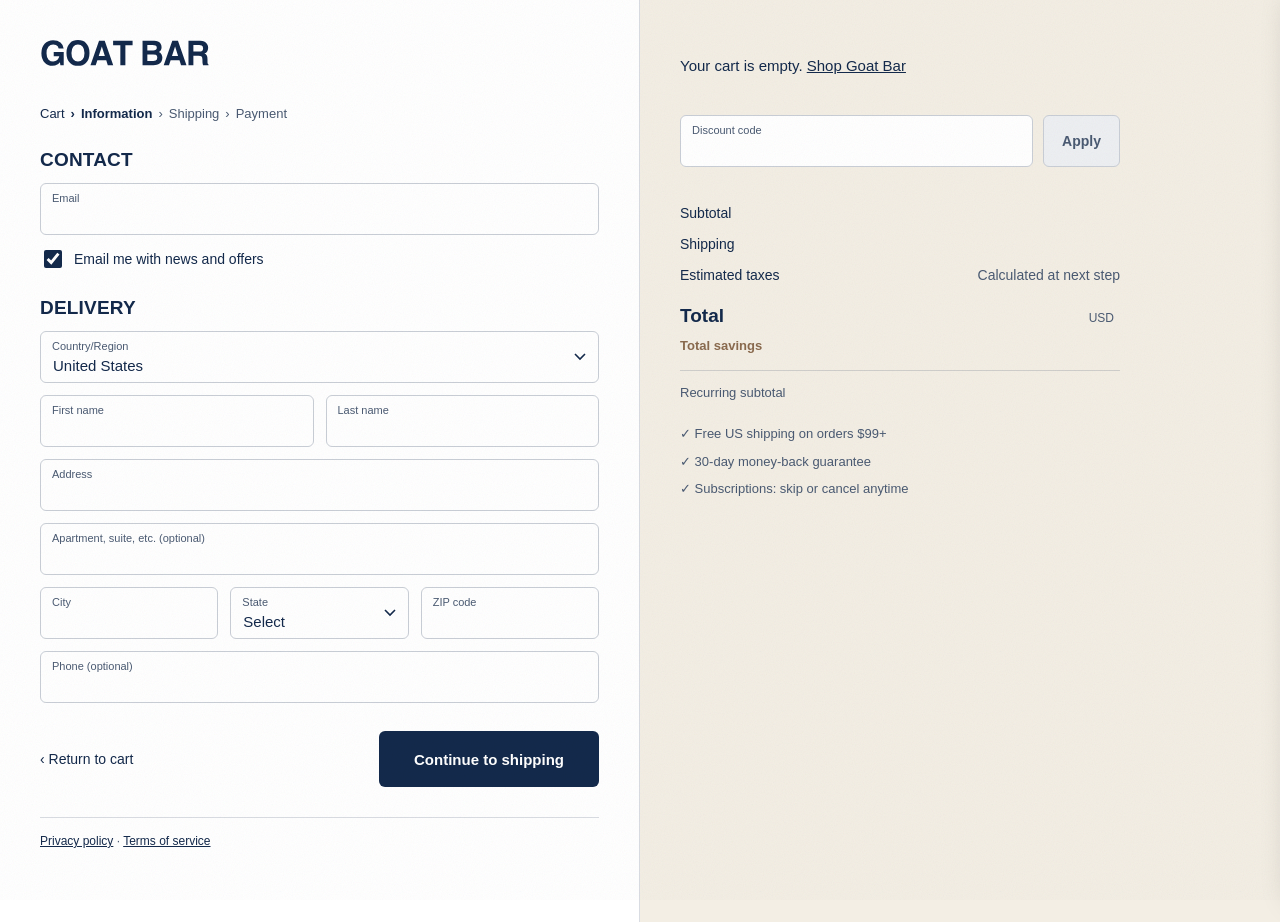
==== checkouts/index.html @ ffc7987e "Goat Bar storefront (built site) Static build of creatives/goat-bar/site (build.py). Custom domain g" ====
<!doctype html><html lang="en"><head><meta charset="utf-8"><meta name="viewport" content="width=device-width,initial-scale=1,viewport-fit=cover">
<title>Checkout | Goat Bar</title><meta name="description" content="Goat Bar checkout.">
<meta property="og:title" content="Checkout | Goat Bar"><meta property="og:description" content="Goat Bar checkout."><meta property="og:image" content="/assets/g-01-hero.jpg">
<link rel="icon" href="/assets/wordmark.svg"><link rel="stylesheet" href="https://fonts.googleapis.com/css2?family=Arimo:wght@400;700&display=swap">
<link rel="stylesheet" href="/assets/site.css"><link rel="stylesheet" href="/assets/store.css"><link rel="stylesheet" href="/assets/checkout.css"><meta name="robots" content="noindex">
<script src="/assets/config.js"></script></head><body class="co-body"><svg width="0" height="0" style="position:absolute" aria-hidden="true">
  <symbol id="i-goat" viewBox="0 0 34 34"><path d="M10 9c-2-3-1-6 2-7-1 3 0 5 2 6M24 9c2-3 1-6-2-7 1 3 0 5-2 6M11 9h12l-1 12c-1 5-3 9-5 9s-4-4-5-9zM14 30l3 3 3-3M14 16h.01M20 16h.01"/></symbol>
  <symbol id="i-leaf" viewBox="0 0 34 34"><path d="M7 27C7 14 15 7 28 6c-1 13-8 21-21 21zM7 27l12-12"/></symbol>
  <symbol id="i-twenty" viewBox="0 0 34 34"><circle cx="17" cy="17" r="14"/><path d="M10 13c0-2 1-3 3-3s3 1 3 3c0 3-6 5-6 9h6M19 13c0-2 1-3 2.5-3S24 11 24 13v6c0 2-1 3-2.5 3S19 21 19 19z"/></symbol>
  <symbol id="i-list" viewBox="0 0 34 34"><rect x="7" y="4" width="20" height="26" rx="2"/><path d="M12 11h10M12 16h10M12 21h7"/></symbol>
  <symbol id="i-zero" viewBox="0 0 34 34"><circle cx="17" cy="17" r="14"/><path d="M7 27L27 7M17 10c-3 0-4 3-4 7s1 7 4 7 4-3 4-7-1-7-4-7z"/></symbol>
  <symbol id="i-drop" viewBox="0 0 34 34"><path d="M17 4c5 7 9 12 9 17a9 9 0 0 1-18 0c0-5 4-10 9-17zM7 27L27 7"/></symbol>
  <symbol id="i-milk" viewBox="0 0 34 34"><path d="M12 4h10v4l3 5v17H9V13l3-5zM12 8h10M9 18h16"/></symbol>
  <symbol id="i-cow" viewBox="0 0 34 34"><path d="M6 8c2 3 5 3 6 3h10c1 0 4 0 6-3M11 11v9c0 5 3 9 6 9s6-4 6-9v-9M14 24h6M14 16h.01M20 16h.01"/></symbol>
  <symbol id="i-flask" viewBox="0 0 34 34"><path d="M13 4h8M14 4v9L7 27c-1 2 0 3 2 3h16c2 0 3-1 2-3l-7-14V4M10 22h14"/></symbol>
  <symbol id="i-honey" viewBox="0 0 34 34"><path d="M10 6h14M11 6v3h12V6M9 12h16v16c0 1-1 2-2 2H11c-1 0-2-1-2-2zM17 17l3 2v3l-3 2-3-2v-3z"/></symbol>
  <symbol id="i-choc" viewBox="0 0 34 34"><rect x="9" y="4" width="16" height="26" rx="2"/><path d="M9 12h16M9 20h16M17 4v26"/></symbol>
  <symbol id="i-shield" viewBox="0 0 34 34"><path d="M17 4l11 4v8c0 7-5 12-11 14C11 28 6 23 6 16V8z"/><circle cx="17" cy="16" r="4"/></symbol>
  <symbol id="i-belly" viewBox="0 0 34 34"><circle cx="17" cy="17" r="13"/><path d="M11 19c2 3 4 4 6 4s4-1 6-4M12 13h.01M22 13h.01"/></symbol>
  <symbol id="i-mtn" viewBox="0 0 34 34"><path d="M3 28l10-16 5 8 4-5 9 13zM11 15l2-3 2 3"/></symbol>
</svg><div class="co-mlogo"><a href="/" aria-label="Goat Bar home"><span class="wm" style="width:150px;color:var(--navy)"></span></a></div>
<div class="co">
<aside class="co-side" id="coSide" aria-label="Order summary">
  <button class="co-toggle" id="coToggle" aria-expanded="false" aria-controls="coSum"><span id="coToggleT">Show order summary ▾</span><b id="coTotM"></b></button>
  <div class="co-sum" id="coSum"><div class="co-in">
    <div class="co-items" id="coItems"></div>
    <div class="co-disc"><label class="co-f"><span>Discount code</span><input id="co-disc" type="text" placeholder=" " autocomplete="off"></label><button type="button" id="coDiscBtn">Apply</button></div>
    <div class="co-disc-msg" id="coDiscMsg" role="status" aria-live="polite"></div>
    <div class="co-lines" id="coLines">
      <div><span>Subtotal</span><span id="coSub"></span></div>
      <div><span>Shipping</span><span id="coShipLine"></span></div>
      <div><span>Estimated taxes</span><span class="muted">Calculated at next step</span></div>
      <div class="tot"><span>Total</span><span><small>USD</small><span id="coTot"></span></span></div>
      <div id="coSaveRow" class="save"><span>Total savings</span><span id="coSave"></span></div>
    </div>
    <div class="co-recur" id="coRecur" hidden><span>Recurring subtotal</span><span id="coRecurV"></span></div>
    <div class="co-trust"><div>✓ Free US shipping on orders $99+</div><div>✓ 30-day money-back guarantee</div><div>✓ Subscriptions: skip or cancel anytime</div></div>
  </div></div>
</aside>
<main class="co-main" id="top"><div class="co-in">
  <a href="/" class="co-logo" aria-label="Goat Bar home"><span class="wm"></span></a>
  <ol class="co-crumbs"><li><a href="#" data-opencart>Cart</a></li><li data-step="info">Information</li><li data-step="ship">Shipping</li><li>Payment</li></ol>
  <form id="coInfo" novalidate>
    <h2>Contact</h2>
    <div class="co-grid"><div class="full"><label class="co-f"><span>Email</span><input id="co-email" type="email" autocomplete="email" placeholder=" " ></label></div></div>
    <label class="co-check"><input type="checkbox" id="co-optin" checked> Email me with news and offers</label>
    <h2>Delivery</h2>
    <div class="co-grid">
      <div class="full"><label class="co-f"><span>Country/Region</span><select id="co-country" autocomplete="country"><option value="US">United States</option></select></label></div>
      <div class=""><label class="co-f"><span>First name</span><input id="co-first" type="text" autocomplete="given-name" placeholder=" " ></label></div><div class=""><label class="co-f"><span>Last name</span><input id="co-last" type="text" autocomplete="family-name" placeholder=" " ></label></div>
      <div class="full"><label class="co-f"><span>Address</span><input id="co-address1" type="text" autocomplete="address-line1" placeholder=" " ></label></div>
      <div class="full"><label class="co-f"><span>Apartment, suite, etc. (optional)</span><input id="co-address2" type="text" autocomplete="address-line2" placeholder=" " ></label></div>
    </div>
    <div class="co-grid three" style="margin-top:12px">
      <div class=""><label class="co-f"><span>City</span><input id="co-city" type="text" autocomplete="address-level2" placeholder=" " ></label></div>
      <div><label class="co-f"><span>State</span><select id="co-state" autocomplete="address-level1"><option value="">Select</option><option>AL</option><option>AK</option><option>AZ</option><option>AR</option><option>CA</option><option>CO</option><option>CT</option><option>DE</option><option>DC</option><option>FL</option><option>GA</option><option>HI</option><option>ID</option><option>IL</option><option>IN</option><option>IA</option><option>KS</option><option>KY</option><option>LA</option><option>ME</option><option>MD</option><option>MA</option><option>MI</option><option>MN</option><option>MS</option><option>MO</option><option>MT</option><option>NE</option><option>NV</option><option>NH</option><option>NJ</option><option>NM</option><option>NY</option><option>NC</option><option>ND</option><option>OH</option><option>OK</option><option>OR</option><option>PA</option><option>RI</option><option>SC</option><option>SD</option><option>TN</option><option>TX</option><option>UT</option><option>VT</option><option>VA</option><option>WA</option><option>WV</option><option>WI</option><option>WY</option></select></label></div>
      <div class=""><label class="co-f"><span>ZIP code</span><input id="co-zip" type="text" autocomplete="postal-code" placeholder=" " inputmode="numeric"></label></div>
    </div>
    <div class="co-grid" style="margin-top:12px"><div class="full"><label class="co-f"><span>Phone (optional)</span><input id="co-phone" type="tel" autocomplete="tel" placeholder=" " ></label></div></div>
    <div class="co-actions"><a href="#" data-opencart>‹ Return to cart</a><button class="co-btn" type="submit">Continue to shipping</button></div>
  </form>
  <form id="coShip" novalidate hidden>
    <div class="co-review">
      <div><span>Contact</span><b id="coRvEmail"></b><button class="co-link" type="button" data-goinfo="email">Change</button></div>
      <div><span>Ship to</span><b id="coRvAddr"></b><button class="co-link" type="button" data-goinfo="address1">Change</button></div>
    </div>
    <h2>Shipping method</h2>
    <div class="co-ship" id="coShipOpts"></div>
    <h2>Payment</h2>
    <div class="co-pay"><p>Payment options appear on the next step.</p></div>
    <div class="co-actions"><a href="#" data-goinfo="email">‹ Return to information</a><button class="co-btn" type="submit" id="coPayBtn">Continue to payment</button></div>
  </form>
  <p class="co-note"><a href="/pages/privacy/">Privacy policy</a> · <a href="/pages/terms/">Terms of service</a></p>
</div></main>
</div>
<div class="co-sold" id="coSold" role="dialog" aria-modal="true" aria-labelledby="coSoldH" hidden><div class="card">
  <div class="gb-tag">Sold out</div>
  <h2 id="coSoldH" tabindex="-1">Sold out. You're first in line when it's back.</h2>
  <p id="coSoldP"></p>
  <div class="sum" id="coSoldSum"></div>
  <button class="co-btn" type="button" id="coSoldRetry" hidden>Email me when it's back</button>
  <p><a class="co-link" href="/">Back to Goat Bar</a></p>
  <p class="fine">No payment was taken. See our <a href="/pages/privacy/">privacy policy</a>.</p>
</div></div><script src="/assets/site.js"></script><script src="/assets/checkout.js"></script></body></html>
---- assets/site.css ----
/* Layout: section-for-section copy of the Lineage PDP. Goat Bar skin: paper ground, navy dark bands, baby blue accent, Denali (Helvetica Bold) caps. Single deliberate light look. */
:root{
  --paper:#ECE5D6; --paper-2:#F3EEE4; --card:#E3DAC8; --navy:#13294B; --navy-2:#0C1D37; --baby:#CFE9FC; --baby-2:#9FCDF0; --rock:#8A6A4E; --ink:#13294B; --muted:#4A5A72; --white:#FFFFFF; --line:rgba(19,41,75,.16);
  --display:"Helvetica Neue",Helvetica,Arimo,Arial,sans-serif;
  --body:"Helvetica Neue",Helvetica,Arimo,Arial,sans-serif;
  --max:1180px; --gut:clamp(16px,4vw,40px);
}
*{box-sizing:border-box}
body{background:var(--paper);color:var(--ink);font-family:var(--body);font-size:16px;line-height:1.5;margin:0}
body::after{content:"";position:fixed;inset:0;pointer-events:none;z-index:60;opacity:.07;mix-blend-mode:multiply;background-image:url("data:image/svg+xml;utf8,<svg xmlns='http://www.w3.org/2000/svg' width='240' height='240'><filter id='n'><feTurbulence type='fractalNoise' baseFrequency='.9' numOctaves='2' stitchTiles='stitch'/></filter><rect width='240' height='240' filter='url(%23n)'/></svg>")}
img{display:block;max-width:100%}
a{color:inherit}
button{font:inherit;color:inherit}
h1,h2,h3{font-family:var(--display);font-weight:700;text-transform:uppercase;letter-spacing:.01em;line-height:1.08;margin:0;text-wrap:balance}
.wrap{max-width:var(--max);margin:0 auto;padding-inline:var(--gut)}
.center{text-align:center}
.h2{font-size:clamp(26px,3.4vw,40px)}
.ph{background:rgba(207,233,252,.75);border-bottom:1.5px dashed var(--baby-2);padding:0 3px;border-radius:2px;color:var(--navy)}
.dark .ph{background:rgba(255,255,255,.12);color:var(--baby);border-bottom-color:var(--baby)}
.wm{display:block;aspect-ratio:1018/154;background:currentColor;-webkit-mask:url(/assets/wordmark.svg) center/contain no-repeat;mask:url(/assets/wordmark.svg) center/contain no-repeat}
.btn{display:inline-flex;align-items:center;justify-content:center;font:700 15px/1 var(--display);letter-spacing:.1em;text-transform:uppercase;padding:16px 36px;border:0;border-radius:8px;background:var(--navy);color:var(--white);cursor:pointer;text-decoration:none}
.btn:hover{background:var(--navy-2)}
.btn.baby{background:var(--baby);color:var(--navy)}
:focus-visible{outline:3px solid var(--baby-2);outline-offset:2px}
.ico{width:34px;height:34px;stroke:var(--rock);fill:none;stroke-width:1.6;stroke-linecap:round;stroke-linejoin:round}
.dark .ico{stroke:var(--baby)}
section{padding-block:clamp(56px,7vw,88px)}

/* 1 announcement, 2 nav */
.announce{background:var(--navy);color:var(--white);text-align:center;font-size:12px;font-weight:700;letter-spacing:.1em;text-transform:uppercase;padding:10px var(--gut)}
.nav{position:sticky;top:env(safe-area-inset-top,0px);z-index:30;background:var(--paper);border-bottom:1px solid var(--line)}
.nav .wrap{display:grid;grid-template-columns:1fr auto 1fr;align-items:center;height:72px}
.nav .l,.nav .r{display:flex;align-items:center;gap:22px;font:700 14px var(--display);letter-spacing:.06em;text-transform:uppercase}
.nav .r{justify-self:end}
.nav .wm{width:150px;color:var(--navy)}
.nav svg{width:22px;height:22px;stroke:var(--navy);fill:none;stroke-width:1.8}

/* 3 PDP */
.pdp{padding-block:32px 56px}
.pdp .wrap{display:grid;grid-template-columns:minmax(0,1.08fr) minmax(0,.92fr);gap:clamp(24px,3.5vw,48px);align-items:start}
.stage{position:relative}
.stage .main{width:100%;aspect-ratio:1/1;object-fit:cover;border-radius:10px;background:var(--card)}
.arrow{position:absolute;top:50%;transform:translateY(-50%);width:40px;height:40px;border-radius:50%;border:0;background:rgba(255,255,255,.9);cursor:pointer;display:grid;place-items:center;box-shadow:0 2px 8px rgba(0,0,0,.12)}
.arrow.prev{left:12px}.arrow.next{right:12px}
.arrow svg{width:16px;height:16px;stroke:var(--navy);fill:none;stroke-width:2.2}
.thumbs{display:grid;grid-template-columns:repeat(9,minmax(0,1fr));gap:8px;margin-top:12px}
.thumbs button{padding:0;border:2px solid transparent;border-radius:6px;overflow:hidden;cursor:pointer;background:none;aspect-ratio:1/1}
.thumbs button[aria-current="true"]{border-color:var(--navy)}
.thumbs img{width:100%;height:100%;object-fit:cover}
.trust{margin-top:14px;display:flex;gap:14px;align-items:center;background:var(--white);border:1px solid var(--line);border-radius:10px;padding:14px 16px;font-size:13px}
.trust .ico{width:30px;height:30px;flex:none}
.stars{display:flex;align-items:center;gap:8px;font-size:13px}
.stars span{color:var(--rock);letter-spacing:2px}
.buy h1{font-size:clamp(28px,3vw,36px);margin-top:10px}
.buy .sub{margin:10px 0 0;font-size:16px;max-width:42ch}
.pills{display:flex;flex-wrap:wrap;gap:8px;margin-top:18px}
.pills button{border:1.5px solid var(--line);background:transparent;border-radius:30px;padding:7px 14px;font-size:13px;cursor:pointer}
.pills button[aria-selected="true"]{border-color:var(--navy);background:var(--white);font-weight:700}
.panel{margin-top:14px;min-height:118px}
.checks{list-style:none;margin:0;padding:0;display:grid;gap:8px;font-size:14px}
.checks li{display:grid;grid-template-columns:20px 1fr;gap:10px}
.checks li::before{content:"";width:18px;height:18px;border:1.5px solid var(--navy);border-radius:50%;margin-top:1px;background:url("data:image/svg+xml;utf8,<svg xmlns='http://www.w3.org/2000/svg' viewBox='0 0 18 18'><path d='M5 9.4l2.6 2.6L13 6.6' fill='none' stroke='%2313294B' stroke-width='1.8'/></svg>") center/16px no-repeat}
.panel table{width:100%;border-collapse:collapse;font-size:14px;font-variant-numeric:tabular-nums}
.panel td{padding:6px 0;border-bottom:1px solid var(--line)}
.panel td:last-child{text-align:right;font-weight:700}
.label{font:700 12px var(--display);letter-spacing:.12em;text-transform:uppercase;margin:24px 0 10px}
.flav{display:grid;grid-template-columns:repeat(2,minmax(0,1fr));gap:8px}
.flav button{display:grid;grid-template-columns:34px 1fr;gap:10px;align-items:center;text-align:left;border:1.5px solid var(--line);background:var(--paper-2);border-radius:8px;padding:8px 10px;font-size:13px;cursor:pointer}
.flav button[aria-pressed="true"]{border-color:var(--navy);background:var(--white)}
.flav button[disabled]{opacity:.5;cursor:not-allowed}
.flav img{width:34px;height:34px;object-fit:cover;border-radius:4px}
.tag{display:inline-block;margin-top:3px;background:var(--navy);color:var(--baby);font-size:9px;font-weight:700;letter-spacing:.1em;padding:2px 6px;border-radius:3px;text-transform:uppercase}
.sizes{display:grid;grid-template-columns:repeat(3,minmax(0,1fr));gap:8px}
.sizes button{position:relative;border:1.5px solid var(--line);background:var(--paper-2);border-radius:8px;padding:12px 6px;font-size:14px;cursor:pointer}
.sizes button[aria-pressed="true"]{border-color:var(--navy);background:var(--white);font-weight:700}
.sizes .tag{position:absolute;top:-9px;left:50%;transform:translateX(-50%);margin:0;white-space:nowrap}
.sub-box{margin-top:16px;border:1.5px solid var(--navy);border-radius:10px;background:var(--white);overflow:hidden}
.sub-box .row{display:grid;grid-template-columns:22px 1fr auto;gap:10px;align-items:start;padding:14px 16px;cursor:pointer}
.sub-box .save{background:var(--baby);padding:0 4px;border-radius:2px}
.sub-box .was{display:block;text-align:right;font-size:12px;color:var(--muted);text-decoration:line-through}
.sub-box .now{font-weight:700;font-variant-numeric:tabular-nums}
.sub-box .every{font-size:13px;color:var(--muted);margin-top:2px}
.sub-box ul{list-style:none;margin:0;padding:12px 16px;border-top:1px solid var(--line);display:grid;gap:6px;font-size:13px;background:var(--paper-2)}
.sub-box ul li::before{content:"✓";margin-right:8px;color:var(--navy);font-weight:700}
.once{margin-top:10px;display:grid;grid-template-columns:22px 1fr auto;gap:10px;align-items:center;border:1.5px solid var(--line);border-radius:10px;padding:14px 16px;cursor:pointer;background:var(--paper-2)}
input[type=radio]{accent-color:var(--navy);margin:2px 0 0}
.cart{width:100%;margin-top:16px;padding:19px;font-size:16px}
.assure{display:flex;justify-content:center;flex-wrap:wrap;gap:8px 22px;margin-top:12px;font-size:12px}
.first{margin-top:18px;display:grid;grid-template-columns:72px 1fr;gap:14px;align-items:center;background:var(--card);border-radius:10px;padding:12px}
.first img{width:72px;height:72px;object-fit:cover;border-radius:6px}
.first b{font:700 11px var(--display);letter-spacing:.12em;text-transform:uppercase}
.first p{margin:4px 0 0;font-size:13px;color:var(--muted)}

/* 4 marquee */
.marquee{overflow:hidden;padding-block:16px;border-block:1px solid var(--line)}
.marquee .row{display:flex;gap:40px;width:max-content;animation:slide 40s linear infinite;font:700 15px var(--display);letter-spacing:.06em;text-transform:uppercase}
.marquee .row span{display:flex;align-items:center;gap:12px}
.marquee .row span::before{content:"✓";display:grid;place-items:center;width:18px;height:18px;border-radius:50%;background:var(--navy);color:var(--baby);font-size:10px}
@keyframes slide{to{transform:translateX(-50%)}}
@media (prefers-reduced-motion:reduce){.marquee .row{animation:none}}

/* 5 fuel */
.fuel h2{max-width:22ch;margin:0 auto}
.badges{display:grid;grid-template-columns:repeat(6,minmax(0,1fr));gap:12px;max-width:760px;margin:30px auto 34px}
.badges div{display:grid;justify-items:center;gap:8px;font:700 11px var(--display);letter-spacing:.08em;text-transform:uppercase;text-align:center;line-height:1.25}
.cards{display:grid;grid-template-columns:repeat(3,minmax(0,1fr));gap:26px;max-width:880px;margin:0 auto}
.cards img{width:100%;aspect-ratio:1/1;object-fit:cover;border-radius:10px}
.cards h3{font-size:18px;text-transform:none;letter-spacing:0;margin-top:14px}
.cards p{margin:8px auto 0;font-size:14px;color:var(--muted);max-width:30ch}

/* 6 edge + inside */
.edge{display:block;width:100%;height:56px;color:var(--navy)}
.dark{background:var(--navy);color:var(--white)}
.inside{padding-top:40px}
.inside .grid{display:grid;grid-template-columns:repeat(3,minmax(0,1fr));gap:48px 40px;max-width:940px;margin:44px auto 0}
.inside .grid div{display:grid;justify-items:center;text-align:center;gap:10px}
.inside .ico{width:44px;height:44px}
.inside h3{font-size:19px}
.inside p{margin:0;font-size:14px;color:#C9D6E8;max-width:30ch}

/* 7 people */
.reels{display:grid;grid-auto-flow:column;grid-auto-columns:minmax(210px,1fr);gap:14px;overflow-x:auto;margin-top:34px;padding-inline:var(--gut);scroll-snap-type:x mandatory}
.reel{position:relative;scroll-snap-align:start;border-radius:10px;overflow:hidden;aspect-ratio:9/16;background:var(--card)}
.reel img{width:100%;height:100%;object-fit:cover}
.reel .p{position:absolute;left:10px;bottom:10px;width:30px;height:30px;border-radius:50%;background:rgba(255,255,255,.9);display:grid;place-items:center}
.reel .p svg{width:12px;height:12px;fill:var(--navy)}
.reel .c{position:absolute;left:0;right:0;top:45%;text-align:center;color:var(--white);font-weight:700;text-shadow:0 1px 4px rgba(0,0,0,.6)}
.dots{display:flex;justify-content:center;align-items:center;gap:8px;margin-top:20px}
.dots i{width:7px;height:7px;border-radius:50%;background:var(--line)}
.dots i:first-of-type{background:var(--navy)}

/* 8 us vs them */
.vs{max-width:640px;margin:34px auto 0;display:grid;grid-template-columns:minmax(0,1fr) minmax(0,1.1fr) minmax(0,.95fr);align-items:stretch}
.vs .rows{display:grid;grid-template-rows:84px repeat(9,minmax(56px,auto))}
.vs .labels div{display:flex;align-items:center;font:700 13px var(--display);letter-spacing:.08em;text-transform:uppercase;border-bottom:1px solid var(--line);padding-right:10px}
.vs .labels div:first-child{border:0}
.vs .us{background:var(--paper-2);border:2px solid var(--navy);border-radius:12px;padding:0 14px}
.vs .us .hd{display:grid;place-items:center;border-bottom:1px solid var(--line)}
.vs .us .hd .wm{width:120px;color:var(--navy)}
.vs .us div:not(.hd),.vs .them div:not(.hd){display:grid;grid-template-columns:22px 1fr;gap:10px;align-items:center;font-size:13px;border-bottom:1px solid var(--line);padding-block:8px}
.vs .us div:last-child,.vs .them div:last-child{border-bottom:0}
.vs .us div:not(.hd)::before{content:"✓";display:grid;place-items:center;width:20px;height:20px;border-radius:50%;background:var(--navy);color:var(--baby);font-size:11px;font-weight:700}
.vs .them{padding:0 12px}
.vs .them .hd{display:grid;place-items:center;text-align:center;font:700 13px var(--display);letter-spacing:.06em;text-transform:uppercase;border-bottom:1px solid var(--line)}
.vs .them div:not(.hd){color:var(--muted)}
.vs .them div:not(.hd)::before{content:"×";display:grid;place-items:center;width:20px;height:20px;border-radius:50%;border:1.5px solid var(--muted);font-size:13px}
.vs-cta{display:flex;justify-content:center;margin-top:24px}

/* 9 film */
.film{position:relative;overflow:hidden;min-height:clamp(340px,34vw,460px);display:grid;align-items:center;padding:0}
.film img{position:absolute;inset:0;width:100%;height:100%;object-fit:cover}
.film::before{content:"";position:absolute;inset:0;background:linear-gradient(90deg,rgba(12,29,55,.92) 0%,rgba(12,29,55,.7) 45%,rgba(12,29,55,.2) 100%);z-index:1}
.film .wrap{position:relative;z-index:2;width:100%}
.film h2{font-size:clamp(30px,3.6vw,44px);color:var(--white);max-width:13ch;line-height:1.15}
.film a{display:inline-flex;align-items:center;gap:12px;margin-top:22px;color:var(--baby);text-decoration:none;font-size:16px}

/* 10 nutrition */
.nutri{background:var(--paper-2)}
.three{display:grid;grid-template-columns:repeat(3,minmax(0,1fr));gap:36px;max-width:900px;margin:34px auto 0}
.three div{display:grid;justify-items:center;text-align:center;gap:10px}
.three .circ{width:48px;height:48px;border-radius:50%;background:var(--card);display:grid;place-items:center}
.three .ico{width:28px;height:28px}
.three h3{font-size:18px}
.three p{margin:0;font-size:14px;color:var(--muted);max-width:28ch}

/* 11 we're goat bar */
.we{display:grid;grid-template-columns:150px minmax(0,1fr) 150px;gap:30px;align-items:center;max-width:960px;margin:0 auto}
.we .por{position:relative;justify-self:center}
.we .por img{width:120px;height:120px;border-radius:50%;object-fit:cover}
.we .por span{position:absolute;left:50%;bottom:-14px;transform:translateX(-50%) rotate(-4deg);background:var(--navy);color:var(--white);font:700 11px var(--display);letter-spacing:.06em;text-transform:uppercase;padding:6px 10px;border-radius:4px;white-space:nowrap}
.we .por span b{color:var(--baby)}
.we .txt p{margin:16px auto 0;max-width:52ch}
.we .btn{margin-top:22px}

/* 12 hard work */
.hard{background:linear-gradient(var(--paper),rgba(207,233,252,.5) 18%,var(--paper) 40%)}
.ribbon{display:grid;place-items:center;margin:0 auto 46px;width:min(420px,90%);aspect-ratio:2.6/1;background:var(--navy);color:var(--white);clip-path:polygon(4% 0,96% 4%,100% 50%,96% 96%,4% 100%,0 50%);text-align:center}
.ribbon h2{font-size:clamp(24px,3vw,34px);line-height:1.1}
.ribbon h2 small{display:block;font-size:.5em;letter-spacing:.3em;color:var(--baby);margin:4px 0}
.alt{display:grid;gap:56px}
.alt .r{display:grid;grid-template-columns:minmax(0,1fr) minmax(0,1fr);gap:clamp(24px,4vw,48px);align-items:center}
.alt .r:nth-child(even) .pic{order:2}
.alt img{width:100%;aspect-ratio:4/3;object-fit:cover;border-radius:12px}
.alt h3{font-size:clamp(24px,2.6vw,32px)}
.alt p{font-size:15px;max-width:46ch;margin:14px 0 0}

/* 13 cta landscape */
.land{position:relative;overflow:hidden;padding:0;min-height:clamp(360px,36vw,500px);display:grid;align-items:center}
.land>img{position:absolute;inset:0;width:100%;height:100%;object-fit:cover;object-position:50% 70%}
.land .wrap{position:relative;display:grid;grid-template-columns:minmax(0,.8fr) minmax(0,1fr) minmax(0,.45fr);gap:30px;align-items:center;width:100%}
.land .bar{width:100%;max-width:420px;border-radius:6px;transform:rotate(-3deg);box-shadow:0 30px 40px rgba(0,0,0,.35)}
.land .t{text-align:center;color:var(--white)}
.land h2{font-size:clamp(26px,3.2vw,40px);text-shadow:0 2px 12px rgba(0,20,40,.5)}
.land .btn{margin-top:22px}

/* 14 reviews */
.revsum{display:grid;grid-template-columns:minmax(0,.8fr) minmax(0,1.2fr);gap:40px;margin-top:34px;align-items:start}
.bars{display:grid;gap:6px;font-size:13px;margin-top:12px}
.bars div{display:grid;grid-template-columns:24px 1fr 40px;gap:8px;align-items:center}
.bars i{display:block;height:6px;border-radius:3px;background:var(--card)}
.photos{display:grid;grid-template-columns:repeat(6,minmax(0,1fr));gap:6px}
.photos img{width:100%;aspect-ratio:1/1;object-fit:cover;border-radius:4px}
.revbar{display:flex;justify-content:space-between;margin:20px 0}
.rev{display:grid;grid-template-columns:200px minmax(0,1fr);gap:24px;padding:22px 0;border-top:1px solid var(--line);font-size:14px}
.rev .who{border:1px solid var(--line);border-radius:8px;padding:14px;background:var(--paper-2)}

/* 15 faq */
.faq{max-width:720px;margin:34px auto 0}
.faq details{border-bottom:1px solid var(--line)}
.faq summary{list-style:none;cursor:pointer;padding:20px 0;font-size:17px;display:flex;justify-content:space-between;gap:16px}
.faq summary::after{content:"+";font-size:22px;line-height:.9}
.faq details[open] summary::after{content:"−"}
.faq details p{margin:0 0 20px;color:var(--muted)}

/* 16 newsletter, 17 footer */
.news{background:var(--baby);padding-block:12px 64px}
.news .edge{color:var(--baby);margin-top:-56px}
.news .in{display:grid;grid-template-columns:150px minmax(0,1fr);gap:30px;align-items:center;max-width:720px;margin:0 auto}
.seal{width:140px;height:170px;border-radius:70px 70px 14px 14px;background:var(--navy);color:var(--white);display:grid;place-items:center;padding:16px}
.seal .wm{width:100%;color:var(--white)}
.news h2{font-size:clamp(24px,2.8vw,32px)}
.news p{margin:8px 0 16px}
.news form{display:flex;flex-wrap:wrap;gap:10px}
.news input{flex:1 1 200px;min-width:0;font:inherit;padding:14px;border:1.5px solid var(--navy);border-radius:8px;background:var(--white);color:var(--ink)}
.news .ok{margin:10px 0 0;font-weight:700}
footer{background:var(--navy);color:var(--white);padding-block:56px 28px}
footer .cols{display:grid;grid-template-columns:1fr 1fr auto;gap:30px;font-size:14px}
footer h3{font-size:18px;margin-bottom:14px}
footer .cols ul{list-style:none;margin:0;padding:0;display:grid;gap:8px;color:#D5E1F0}
footer .social{display:flex;gap:10px;justify-content:flex-end}
footer .social span{width:38px;height:38px;border:1.5px solid var(--baby);border-radius:8px;display:grid;place-items:center;font-weight:700;color:var(--baby)}
footer .giant{width:100%;color:var(--paper);margin-top:48px}
footer .legal{display:flex;flex-wrap:wrap;justify-content:space-between;gap:10px;margin-top:26px;font-size:12px;color:#9FB6D3}

/* responsive */
@media (max-width:900px){
  .pdp .wrap,.revsum{grid-template-columns:minmax(0,1fr)}
  .thumbs{grid-template-columns:repeat(5,minmax(0,1fr))}
  .badges{grid-template-columns:repeat(3,minmax(0,1fr))}
  .cards,.three{grid-template-columns:minmax(0,1fr);max-width:420px}
  .inside .grid{grid-template-columns:repeat(2,minmax(0,1fr))}
  .alt .r,.land .wrap{grid-template-columns:minmax(0,1fr)}
  .land>img{object-position:30% 70%}
  .alt .r:nth-child(even) .pic{order:0}
  .land .bar{max-width:300px;margin:30px auto 0}
  .land .t{padding-bottom:40px}
  .we{grid-template-columns:minmax(0,1fr)}
  .we .por{display:none}
  .rev{grid-template-columns:minmax(0,1fr)}
  footer .cols{grid-template-columns:1fr 1fr}
  footer .social{justify-content:flex-start;grid-column:1/-1}
  .nav .l a+a{display:none}
}
@media (max-width:560px){
  .inside .grid{grid-template-columns:minmax(0,1fr)}
  .vs{grid-template-columns:minmax(0,.8fr) minmax(0,1.1fr) minmax(0,.9fr)}
  .vs .labels div{font-size:10px}
  .vs .us div:not(.hd),.vs .them div:not(.hd){font-size:11px;grid-template-columns:16px 1fr;gap:6px}
  .vs .us div:not(.hd)::before,.vs .them div:not(.hd)::before{width:16px;height:16px;font-size:9px}
  .vs .us{padding:0 8px}.vs .them{padding:0 6px}
  .vs .us .hd .wm{width:84px}
  .news .in{grid-template-columns:minmax(0,1fr);justify-items:center;text-align:center}
  .photos{grid-template-columns:repeat(3,minmax(0,1fr))}
  .nav .wm{width:118px}
}
---- assets/store.css ----
/* Cart drawer, sold-out modal, home + collection + story pages. Builds on site.css tokens. */
.nav .cartbtn{position:relative;display:inline-flex;background:none;border:0;padding:0;cursor:pointer}
.nav .cartbtn .gb-badge{position:absolute;top:-8px;right:-10px}
.gb-badge{display:inline-grid;place-items:center;min-width:20px;height:20px;padding:0 6px;border-radius:10px;background:var(--navy);color:var(--baby);font:700 11px var(--display)}
.gb-scrim{position:fixed;inset:0;background:rgba(12,29,55,.45);z-index:70}
.gb-drawer{position:fixed;top:0;right:0;bottom:0;width:min(440px,100%);background:var(--paper-2);z-index:71;transform:translateX(105%);transition:transform .28s ease;display:flex;flex-direction:column;box-shadow:-10px 0 30px rgba(0,0,0,.2);padding-top:env(safe-area-inset-top,0px)}
.gb-drawer.open{transform:none}
@media (prefers-reduced-motion:reduce){.gb-drawer{transition:none}}
.gb-dh{display:flex;justify-content:space-between;align-items:center;padding:18px 20px;border-bottom:1px solid var(--line)}
.gb-dh h2{font-size:20px;display:flex;gap:10px;align-items:center}
.gb-x{background:none;border:0;font-size:28px;line-height:1;cursor:pointer;color:var(--navy)}
.gb-ship{padding:12px 20px;background:var(--baby);text-align:center;font-size:13px}
.gb-bar{height:6px;background:rgba(19,41,75,.15);border-radius:3px;margin-top:8px;overflow:hidden}
.gb-bar i{display:block;height:100%;background:var(--navy);transition:width .3s}
.gb-items{flex:1;overflow-y:auto;padding:8px 20px}
.gb-empty{text-align:center;color:var(--muted);padding:30px 0}
.gb-item{display:grid;grid-template-columns:80px 1fr 20px;gap:14px;padding:16px 0;border-bottom:1px solid var(--line)}
.gb-item img{width:80px;height:80px;object-fit:cover;border-radius:6px}
.gb-meta{display:grid;gap:4px;font-size:13px;min-width:0}
.gb-meta b{font-size:14px}
.gb-meta select{font:inherit;font-size:12px;border:1px solid var(--line);border-radius:4px;padding:3px;background:var(--white);width:max-content;color:var(--ink)}
.gb-price em{font-style:normal;color:var(--rock);font-size:12px}
.gb-price s{color:var(--muted);font-size:12px}
.gb-qty{display:inline-flex;align-items:center;gap:12px;border:1px solid var(--line);border-radius:20px;padding:2px 10px;width:max-content;margin-top:4px}
.gb-qty button{background:none;border:0;font-size:16px;cursor:pointer;color:var(--navy)}
.gb-rm{background:none;border:0;font-size:18px;cursor:pointer;color:var(--muted);align-self:start}
.gb-ups{padding:12px 20px;border-top:1px solid var(--line)}
.gb-ups-h{text-align:center;font:700 13px var(--display);letter-spacing:.06em;text-transform:uppercase;margin-bottom:10px}
.gb-ups-c{display:grid;grid-template-columns:56px 1fr auto;gap:12px;align-items:center;background:var(--white);border:1px solid var(--line);border-radius:8px;padding:8px}
.gb-ups-c img{width:56px;height:40px;object-fit:cover;border-radius:4px;filter:grayscale(1)}
.gb-ups-c div{display:grid;font-size:13px}.gb-ups-c span{color:var(--muted);font-size:12px}
.gb-mini{background:var(--navy);color:var(--white);border:0;border-radius:6px;padding:8px 12px;font:700 11px var(--display);letter-spacing:.08em;text-transform:uppercase;cursor:pointer}
.gb-foot{padding:16px 20px calc(16px + env(safe-area-inset-bottom,0px));border-top:1px solid var(--line);background:var(--paper-2)}
.gb-total{display:flex;justify-content:space-between;align-items:center;font-size:18px;font-weight:700;font-variant-numeric:tabular-nums}
.gb-total s{color:var(--muted);font-size:13px;font-weight:400}
.gb-off{font-style:normal;background:var(--baby);color:var(--navy);font-size:11px;padding:3px 7px;border-radius:4px}
.gb-checkout{width:100%;margin-top:12px;display:flex;align-items:center;justify-content:center;gap:10px;background:var(--navy);color:var(--white);border:0;border-radius:8px;padding:17px;font:700 15px var(--display);letter-spacing:.1em;text-transform:uppercase;cursor:pointer}
.gb-checkout:disabled{opacity:.4;cursor:not-allowed}
.gb-trust{display:flex;justify-content:space-between;gap:8px;margin-top:12px;font-size:11px;color:var(--muted);text-align:center}
.gb-modal{position:fixed;inset:0;z-index:80;background:rgba(12,29,55,.6);display:grid;place-items:center;padding:16px}
.gb-modal[hidden]{display:none}
.gb-card{position:relative;background:var(--paper-2);border-radius:14px;max-width:460px;width:100%;padding:34px 28px 22px;box-shadow:0 30px 60px rgba(0,0,0,.35)}
.gb-card .gb-x{position:absolute;top:10px;right:14px}
.gb-tag{display:inline-block;background:var(--navy);color:var(--baby);font:700 11px var(--display);letter-spacing:.14em;text-transform:uppercase;padding:5px 10px;border-radius:4px}
.gb-card h2{font-size:28px;margin-top:12px}
.gb-card p{font-size:15px;margin:10px 0 0}
.gb-sum{margin-top:14px;font-size:13px;background:var(--baby);border-radius:8px;padding:10px 12px}
.gb-sum:empty{display:none}
.gb-card form{display:grid;gap:10px;margin-top:18px}
.gb-card label{font:700 12px var(--display);letter-spacing:.1em;text-transform:uppercase}
.gb-card input[type=email]{font:inherit;font-size:16px;padding:14px;border:1.5px solid var(--navy);border-radius:8px;background:var(--white);color:var(--ink)}
.gb-card .gb-opt{display:flex;gap:8px;align-items:flex-start;font:400 13px var(--body);letter-spacing:0;text-transform:none}
.gb-err{color:#A33;font-size:13px}
.gb-fine{font-size:11px !important;color:var(--muted);margin-top:16px !important}
.gb-card h3{font-size:22px;margin-top:18px}

/* home */
.home-hero{display:grid;grid-template-columns:minmax(0,1fr) minmax(0,1fr);min-height:clamp(440px,48vw,640px)}
.home-hero .l{background:var(--navy);color:var(--white);display:grid;align-content:center;justify-items:center;text-align:center;padding:48px var(--gut);gap:16px}
.home-hero .l .eyebrow{color:var(--baby);font:700 14px var(--display);letter-spacing:.14em;text-transform:uppercase}
.home-hero h1{font-size:clamp(40px,5vw,72px);line-height:1}
.home-hero .l p{max-width:34ch;margin:0;color:#D5E1F0}
.home-hero .chips{display:flex;gap:28px;margin-top:10px;font:700 12px var(--display);letter-spacing:.08em;text-transform:uppercase}
.home-hero .chips b{display:block;font-size:24px;color:var(--baby)}
.home-hero .r{position:relative;overflow:hidden}
.home-hero .r img{position:absolute;inset:0;width:100%;height:100%;object-fit:cover}
.grid-products{display:grid;grid-template-columns:repeat(4,minmax(0,1fr));gap:20px;margin-top:30px}
.pcard{display:grid;gap:8px;text-decoration:none}
.pcard img{width:100%;aspect-ratio:1/1;object-fit:cover;border-radius:10px;background:var(--card)}
.pcard b{font-size:15px}.pcard span{font-size:14px;color:var(--muted)}
.pcard.soon img{filter:grayscale(.9) brightness(1.08)}
.strip{background:var(--navy);color:var(--white);text-align:center}
.strip h2{font-size:clamp(24px,3vw,36px)}
.strip p{color:#D5E1F0;margin:10px auto 22px;max-width:50ch}
.diff{display:grid;grid-template-columns:repeat(4,minmax(0,1fr));gap:28px;margin-top:34px}
.diff div{display:grid;justify-items:center;text-align:center;gap:10px}
.diff h3{font-size:16px}.diff p{margin:0;font-size:14px;color:var(--muted)}
.story-hero{position:relative;min-height:420px;display:grid;place-items:center;text-align:center;color:var(--white);overflow:hidden}
.story-hero img{position:absolute;inset:0;width:100%;height:100%;object-fit:cover}
.story-hero h1{position:relative;font-size:clamp(36px,5vw,64px);text-shadow:0 2px 14px rgba(0,20,40,.5)}
.prose{max-width:680px;margin:0 auto}
.prose h2{font-size:26px;margin-top:40px}
.prose p{font-size:17px}
@media (max-width:900px){
  .home-hero{grid-template-columns:minmax(0,1fr)}
  .home-hero .r{min-height:360px}
  .grid-products{grid-template-columns:repeat(2,minmax(0,1fr))}
  .diff{grid-template-columns:repeat(2,minmax(0,1fr))}
}

@media (max-width:560px){.nav .r>a{display:none}.nav .r{gap:14px}}
---- assets/checkout.css ----
/* Lineage/Shopify-style checkout. No payment fields: "Continue to payment" ends in the sold-out screen. */
.co-body{background:var(--white);color:var(--ink);font-family:var(--body);margin:0}
.co{display:grid;grid-template-columns:minmax(0,1fr) minmax(0,1fr);min-height:100vh}
.co-main{display:flex;justify-content:flex-end;padding:40px var(--gut) 60px;border-right:1px solid var(--line)}
.co-side{order:2;background:var(--paper-2);padding:40px var(--gut)}
.co-main{order:1}
.co-in{width:100%;max-width:560px}
.co-side .co-in{max-width:440px}
.co-logo{display:inline-block;margin-bottom:18px}
.co-logo .wm{width:170px;color:var(--navy)}
.co-crumbs{display:flex;flex-wrap:wrap;gap:6px;font-size:13px;color:var(--muted);margin-bottom:26px;list-style:none;padding:0}
.co-crumbs li+li::before{content:"›";margin-right:6px}
.co-crumbs a{color:var(--navy);text-decoration:none}
.co-crumbs [aria-current]{color:var(--ink);font-weight:700}
.co h2{font:700 19px var(--display);margin:26px 0 12px;display:flex;justify-content:space-between;align-items:baseline}
.co h2 small{font:400 13px var(--body)}
.co-grid{display:grid;grid-template-columns:repeat(2,minmax(0,1fr));gap:12px}
.co-grid .full{grid-column:1/-1}
.co-grid>div,.co-f{width:100%;min-width:0;text-align:left;justify-self:stretch}
.co-grid.three{grid-template-columns:repeat(3,minmax(0,1fr))}
.co-f{position:relative;display:block}
.co-f span{position:absolute;left:12px;top:7px;font-size:11px;color:var(--muted);pointer-events:none}
.co-f input,.co-f select{width:100%;box-sizing:border-box;font:inherit;font-size:15px;color:var(--ink);background:var(--white);border:1px solid #C9CED6;border-radius:6px;padding:23px 12px 7px;height:52px;appearance:none;-webkit-appearance:none}
.co-f select{background:var(--white) url("data:image/svg+xml,%3Csvg xmlns='http://www.w3.org/2000/svg' width='12' height='8'%3E%3Cpath d='M1 1l5 5 5-5' fill='none' stroke='%2313294B' stroke-width='1.6'/%3E%3C/svg%3E") right 12px center no-repeat}
.co-f input:focus,.co-f select:focus{outline:none;border-color:var(--navy);box-shadow:0 0 0 1px var(--navy)}
.co-f.bad input,.co-f.bad select{border-color:#B3261E;box-shadow:0 0 0 1px #B3261E}
.co-err{color:#B3261E;font-size:12px;margin:4px 0 0}
.co-check{display:flex;gap:9px;align-items:center;font-size:14px;margin-top:12px}
.co-check input{width:18px;height:18px;accent-color:var(--navy)}
.co-actions{display:flex;justify-content:space-between;align-items:center;gap:16px;margin-top:28px}
.co-actions a,.co-link{color:var(--navy);font-size:14px;text-decoration:none;background:none;border:0;cursor:pointer;padding:0;font-family:inherit}
.co-btn{background:var(--navy);color:var(--white);border:0;border-radius:6px;padding:0 26px;height:56px;font:700 15px var(--display);cursor:pointer;min-width:220px}
.co-btn:disabled{opacity:.55;cursor:wait}
.co-review{border:1px solid #C9CED6;border-radius:6px;font-size:14px}
.co-review div{display:grid;grid-template-columns:90px minmax(0,1fr) auto;gap:12px;padding:13px 14px;align-items:baseline}
.co-review div+div{border-top:1px solid #E1E4E9}
.co-review span{color:var(--muted)}
.co-review b{font-weight:400;overflow-wrap:anywhere}
.co-ship{border:1px solid #C9CED6;border-radius:6px}
.co-ship label{display:flex;gap:12px;align-items:center;padding:16px 14px;cursor:pointer;font-size:14px}
.co-ship label+label{border-top:1px solid #E1E4E9}
.co-ship label:has(input:checked){background:#F1F6FB;box-shadow:inset 0 0 0 1px var(--navy);border-radius:6px}
.co-ship input{width:18px;height:18px;accent-color:var(--navy)}
.co-ship .eta{display:block;color:var(--muted);font-size:13px}
.co-ship b{margin-left:auto;font-variant-numeric:tabular-nums}
.co-pay{border:1px solid #C9CED6;border-radius:6px;padding:16px 14px;color:var(--muted);font-size:14px;background:#FAFAFA}
.co-pay p{margin:0}
.co-note{font-size:12px;color:var(--muted);margin-top:30px;border-top:1px solid var(--line);padding-top:14px}
.co-note a{color:var(--navy)}
/* summary */
.co-items{display:grid;gap:16px}
.co-it{display:grid;grid-template-columns:64px minmax(0,1fr) auto;gap:14px;align-items:center;font-size:14px}
.co-it .th{position:relative;width:64px;height:64px;border-radius:8px;border:1px solid var(--line);background:var(--white)}
.co-it .th img{width:100%;height:100%;object-fit:cover;border-radius:8px}
.co-it .th i{position:absolute;top:-8px;right:-8px;min-width:21px;height:21px;border-radius:11px;background:var(--muted);color:var(--white);font:700 12px/21px var(--display);text-align:center;font-style:normal}
.co-it small{display:block;color:var(--muted);font-size:12px;margin-top:2px}
.co-it .p{text-align:right;font-variant-numeric:tabular-nums}
.co-it .p s{display:block;color:var(--muted);font-size:12px}
.co-disc{display:flex;gap:10px;margin:22px 0 4px}
.co-disc .co-f{flex:1}
.co-disc button{border:1px solid #C9CED6;background:#EDEFF2;color:var(--muted);border-radius:6px;padding:0 18px;font:700 14px var(--display);cursor:pointer}
.co-disc-msg{font-size:12px;color:var(--muted);min-height:16px}
.co-lines{display:grid;gap:10px;font-size:14px;margin-top:16px;font-variant-numeric:tabular-nums}
.co-lines div{display:flex;justify-content:space-between;gap:12px}
.co-lines .muted{color:var(--muted)}
.co-lines .tot{font-size:19px;font-weight:700;margin-top:6px;align-items:baseline}
.co-lines .tot small{font:400 12px var(--body);color:var(--muted);margin-right:6px}
.co-lines .save{color:var(--rock);font-weight:700;font-size:13px;margin-top:-4px}
.co-recur{margin-top:14px;border-top:1px solid var(--line);padding-top:12px;font-size:13px;color:var(--muted);display:flex;justify-content:space-between}
.co-trust{margin-top:22px;display:grid;gap:8px;font-size:13px;color:var(--muted)}
.co-trust div{display:flex;gap:8px;align-items:center}
.co-empty{font-size:15px}
/* mobile summary toggle */
.co-toggle{display:none}
@media (max-width:900px){
  .co{grid-template-columns:minmax(0,1fr)}
  .co-main{order:2;justify-content:center;border-right:0;padding-top:20px}
  .co-side{order:1;padding:0;background:var(--paper-2);border-bottom:1px solid var(--line)}
  .co-side .co-in{max-width:none}
  .co-toggle{display:flex;justify-content:space-between;align-items:center;width:100%;padding:16px var(--gut);background:none;border:0;font:inherit;font-size:14px;color:var(--navy);cursor:pointer}
  .co-toggle b{font-size:17px;color:var(--ink)}
  .co-sum{display:none;padding:4px var(--gut) 22px}
  .co-side.open .co-sum{display:block}
  .co-grid,.co-grid.three{grid-template-columns:minmax(0,1fr)}
  .co-actions{flex-direction:column-reverse;align-items:stretch;text-align:center}
  .co-btn{width:100%}
  .co-mlogo{display:flex;justify-content:center;padding:18px 0 4px;background:var(--white)}
  .co-main .co-logo{display:none}
}
@media (min-width:901px){.co-mlogo{display:none}}
/* sold-out screen */
.co-sold{position:fixed;inset:0;z-index:90;background:rgba(12,29,55,.62);display:grid;place-items:center;padding:16px}
.co-sold[hidden]{display:none}
.co-sold .card{background:var(--paper-2);border-radius:14px;max-width:480px;width:100%;padding:34px 28px 24px;box-shadow:0 30px 60px rgba(0,0,0,.35);text-align:center}
.co-sold .card h2{display:block;font-size:28px;line-height:1.1;margin:14px 0 0}
.co-sold .card p{font-size:15px;margin:12px 0 0}
.co-sold .sum{margin-top:16px;background:var(--baby);border-radius:8px;padding:10px 12px;font-size:13px;text-align:left}
.co-sold .fine{font-size:12px;color:var(--muted);margin-top:18px}
.co-sold .co-btn{margin-top:20px}
.co-err{justify-self:start;text-align:left}
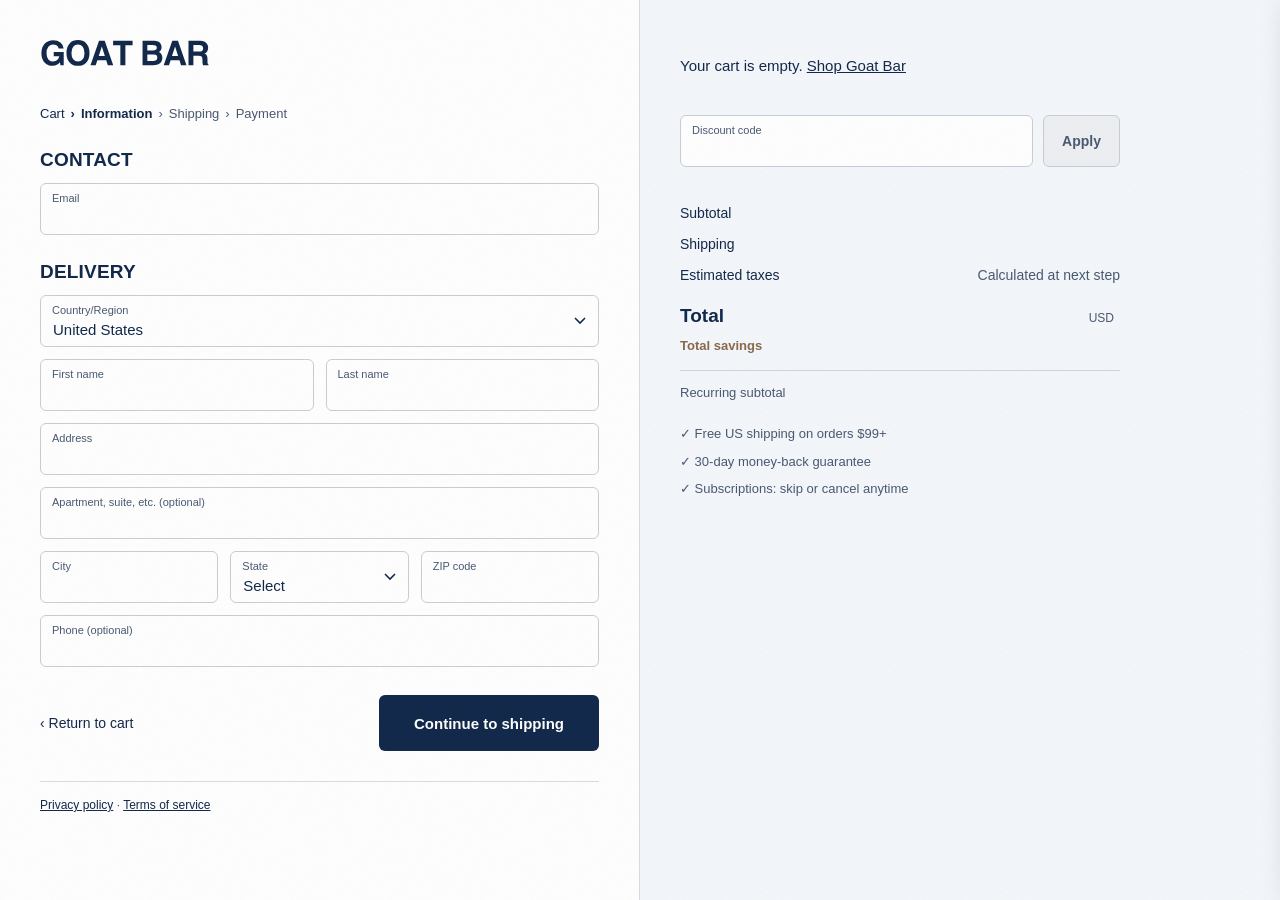
==== commit 3c487eb1: "Sold-out popup: pre-filled email + 'Notify me when we're back in stock' (list opt-in), checkout opt-" ====
--- a/checkouts/index.html
+++ b/checkouts/index.html
@@ -43,7 +43,6 @@
   <form id="coInfo" novalidate>
     <h2>Contact</h2>
     <div class="co-grid"><div class="full"><label class="co-f"><span>Email</span><input id="co-email" type="email" autocomplete="email" placeholder=" " ></label></div></div>
-    <label class="co-check"><input type="checkbox" id="co-optin" checked> Email me with news and offers</label>
     <h2>Delivery</h2>
     <div class="co-grid">
       <div class="full"><label class="co-f"><span>Country/Region</span><select id="co-country" autocomplete="country"><option value="US">United States</option></select></label></div>
@@ -75,10 +74,16 @@
 </div>
 <div class="co-sold" id="coSold" role="dialog" aria-modal="true" aria-labelledby="coSoldH" hidden><div class="card">
   <div class="gb-tag">Sold out</div>
-  <h2 id="coSoldH" tabindex="-1">Sold out. You're first in line when it's back.</h2>
+  <h2 id="coSoldH" tabindex="-1">Sold out. You haven't been charged.</h2>
+  <div class="nocharge">Nothing was purchased. No payment was taken.</div>
   <p id="coSoldP"></p>
+  <form id="coNotify" class="notify" novalidate>
+    <label for="coNotifyEmail">Email</label>
+    <input id="coNotifyEmail" type="email" autocomplete="email" placeholder="you@email.com">
+    <button class="co-btn" type="submit" id="coNotifyBtn">Notify me when we're back in stock</button>
+    <p class="co-err" id="coNotifyErr" role="status" aria-live="polite" hidden></p>
+  </form>
   <div class="sum" id="coSoldSum"></div>
-  <button class="co-btn" type="button" id="coSoldRetry" hidden>Email me when it's back</button>
   <p><a class="co-link" href="/">Back to Goat Bar</a></p>
-  <p class="fine">No payment was taken. See our <a href="/pages/privacy/">privacy policy</a>.</p>
+  <p class="fine">You won't be charged anything. See our <a href="/pages/privacy/">privacy policy</a>.</p>
 </div></div><script src="/assets/site.js"></script><script src="/assets/checkout.js"></script></body></html>
--- a/assets/site.css
+++ b/assets/site.css
@@ -1,7 +1,7 @@
 
 /* Layout: section-for-section copy of the Lineage PDP. Goat Bar skin: paper ground, navy dark bands, baby blue accent, Denali (Helvetica Bold) caps. Single deliberate light look. */
 :root{
-  --paper:#ECE5D6; --paper-2:#F3EEE4; --card:#E3DAC8; --navy:#13294B; --navy-2:#0C1D37; --baby:#CFE9FC; --baby-2:#9FCDF0; --rock:#8A6A4E; --ink:#13294B; --muted:#4A5A72; --white:#FFFFFF; --line:rgba(19,41,75,.16);
+  --paper:#FFFFFF; --paper-2:#F4F7FB; --card:#EAF0F7; --navy:#13294B; --navy-2:#0C1D37; --baby:#CFE9FC; --baby-2:#9FCDF0; --rock:#8A6A4E; --ink:#13294B; --muted:#4A5A72; --white:#FFFFFF; --line:rgba(19,41,75,.16);
   --display:"Helvetica Neue",Helvetica,Arimo,Arial,sans-serif;
   --body:"Helvetica Neue",Helvetica,Arimo,Arial,sans-serif;
   --max:1180px; --gut:clamp(16px,4vw,40px);
@@ -74,6 +74,7 @@
 .sizes{display:grid;grid-template-columns:repeat(3,minmax(0,1fr));gap:8px}
 .sizes button{position:relative;border:1.5px solid var(--line);background:var(--paper-2);border-radius:8px;padding:12px 6px;font-size:14px;cursor:pointer}
 .sizes button[aria-pressed="true"]{border-color:var(--navy);background:var(--white);font-weight:700}
+.sizes .sub{display:block;font-size:11px;font-weight:400;color:var(--muted);margin-top:3px}
 .sizes .tag{position:absolute;top:-9px;left:50%;transform:translateX(-50%);margin:0;white-space:nowrap}
 .sub-box{margin-top:16px;border:1.5px solid var(--navy);border-radius:10px;background:var(--white);overflow:hidden}
 .sub-box .row{display:grid;grid-template-columns:22px 1fr auto;gap:10px;align-items:start;padding:14px 16px;cursor:pointer}
--- a/assets/store.css
+++ b/assets/store.css
@@ -10,6 +10,9 @@
 .gb-dh h2{font-size:20px;display:flex;gap:10px;align-items:center}
 .gb-x{background:none;border:0;font-size:28px;line-height:1;cursor:pointer;color:var(--navy)}
 .gb-ship{padding:12px 20px;background:var(--baby);text-align:center;font-size:13px}
+.gb-bar-wrap{display:flex;align-items:center;gap:8px;margin-top:8px}
+.gb-bar-wrap .gb-bar{flex:1;margin-top:0}
+.gb-truck{flex:none;color:var(--navy)}
 .gb-bar{height:6px;background:rgba(19,41,75,.15);border-radius:3px;margin-top:8px;overflow:hidden}
 .gb-bar i{display:block;height:100%;background:var(--navy);transition:width .3s}
 .gb-items{flex:1;overflow-y:auto;padding:8px 20px}
@@ -59,6 +62,7 @@
 .home-hero .l{background:var(--navy);color:var(--white);display:grid;align-content:center;justify-items:center;text-align:center;padding:48px var(--gut);gap:16px}
 .home-hero .l .eyebrow{color:var(--baby);font:700 14px var(--display);letter-spacing:.14em;text-transform:uppercase}
 .home-hero h1{font-size:clamp(40px,5vw,72px);line-height:1}
+.home-hero h1 .l2{display:block;font-size:.46em;line-height:1.15;margin-top:.3em;color:var(--baby)}
 .home-hero .l p{max-width:34ch;margin:0;color:#D5E1F0}
 .home-hero .chips{display:flex;gap:28px;margin-top:10px;font:700 12px var(--display);letter-spacing:.08em;text-transform:uppercase}
 .home-hero .chips b{display:block;font-size:24px;color:var(--baby)}
@@ -89,3 +93,15 @@
 }
 
 @media (max-width:560px){.nav .r>a{display:none}.nav .r{gap:14px}}
+
+/* Organised-style home hero: full-bleed photo, one line, one button, then straight into the buy box */
+.gb-hh{position:relative;min-height:clamp(520px,82vh,820px);display:grid;place-items:center;overflow:hidden;color:#fff;text-align:center}
+.gb-hh picture,.gb-hh img{position:absolute;inset:0;width:100%;height:100%;object-fit:cover}
+.gb-hh::after{content:"";position:absolute;inset:0;background:linear-gradient(180deg,rgba(12,29,55,.28),rgba(12,29,55,.42) 55%,rgba(12,29,55,.55))}
+.gb-hh-t{position:relative;z-index:1;display:grid;justify-items:center;gap:14px;padding:0 var(--gut);max-width:760px}
+.gb-hh h1{font-size:clamp(40px,6.4vw,86px);line-height:1;letter-spacing:-.01em;text-shadow:0 2px 18px rgba(0,15,35,.35)}
+.gb-hh h1 .l2{display:block;font-size:.5em;line-height:1.1;margin-top:.25em}
+.gb-hh p{margin:0;font-size:clamp(16px,1.6vw,20px);color:#EEF3F8}
+.gb-hh-btn{margin-top:8px;display:inline-flex;align-items:center;gap:10px;background:#fff;color:var(--navy);border-radius:10px;padding:13px 20px;font:700 15px var(--display);text-decoration:none;box-shadow:0 6px 18px rgba(0,0,0,.18)}
+.gb-hh-btn:hover{background:var(--baby)}
+#buy{scroll-margin-top:90px}
--- a/assets/checkout.css
+++ b/assets/checkout.css
@@ -95,6 +95,10 @@
 .co-sold .card h2{display:block;font-size:28px;line-height:1.1;margin:14px 0 0}
 .co-sold .card p{font-size:15px;margin:12px 0 0}
 .co-sold .sum{margin-top:16px;background:var(--baby);border-radius:8px;padding:10px 12px;font-size:13px;text-align:left}
+.co-sold .nocharge{margin-top:12px;background:var(--navy);color:var(--baby);border-radius:8px;padding:10px 12px;font-weight:700;font-size:14px}
 .co-sold .fine{font-size:12px;color:var(--muted);margin-top:18px}
-.co-sold .co-btn{margin-top:20px}
+.co-sold .notify{display:grid;gap:10px;margin-top:16px;text-align:left}
+.co-sold .notify label{font:700 12px var(--display);letter-spacing:.1em;text-transform:uppercase}
+.co-sold .notify input{font:inherit;font-size:16px;padding:14px;border:1.5px solid var(--navy);border-radius:8px;background:var(--white);color:var(--ink)}
+.co-sold .notify .co-btn{width:100%;margin-top:4px}
 .co-err{justify-self:start;text-align:left}
